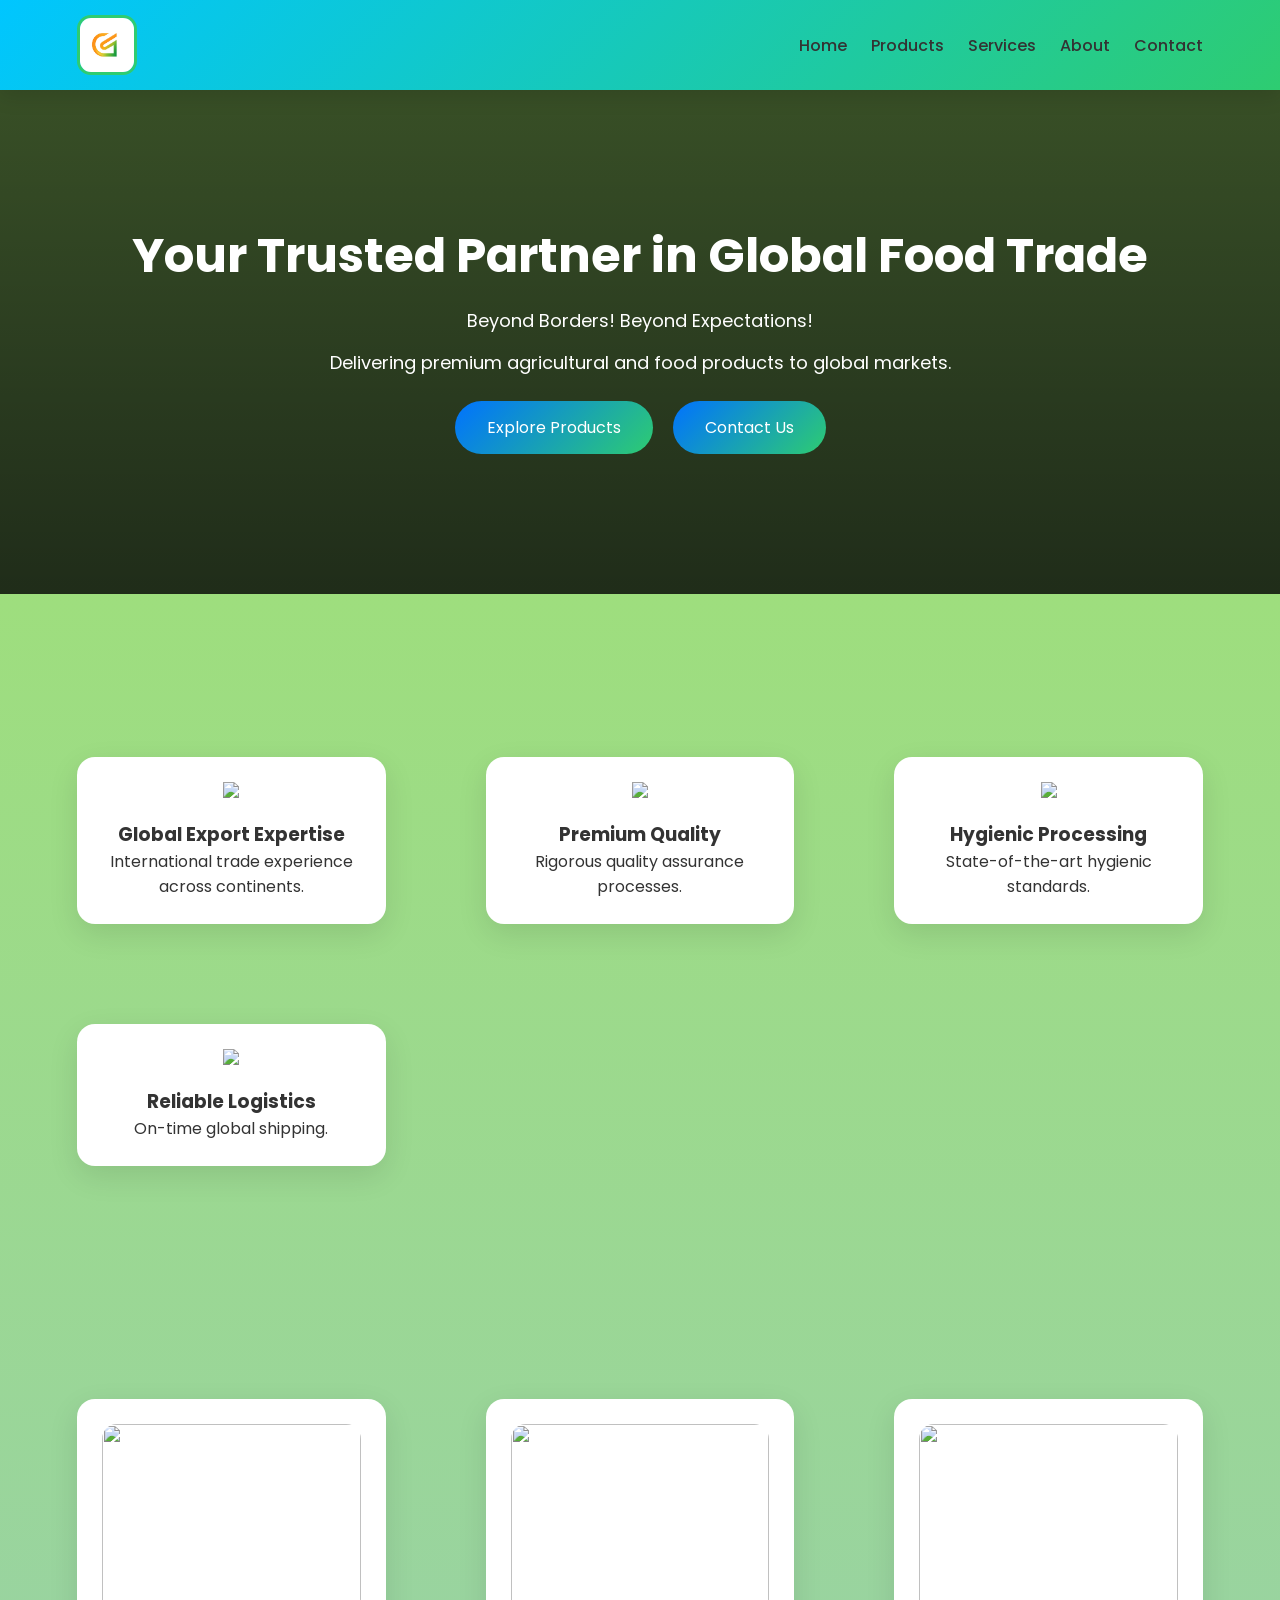
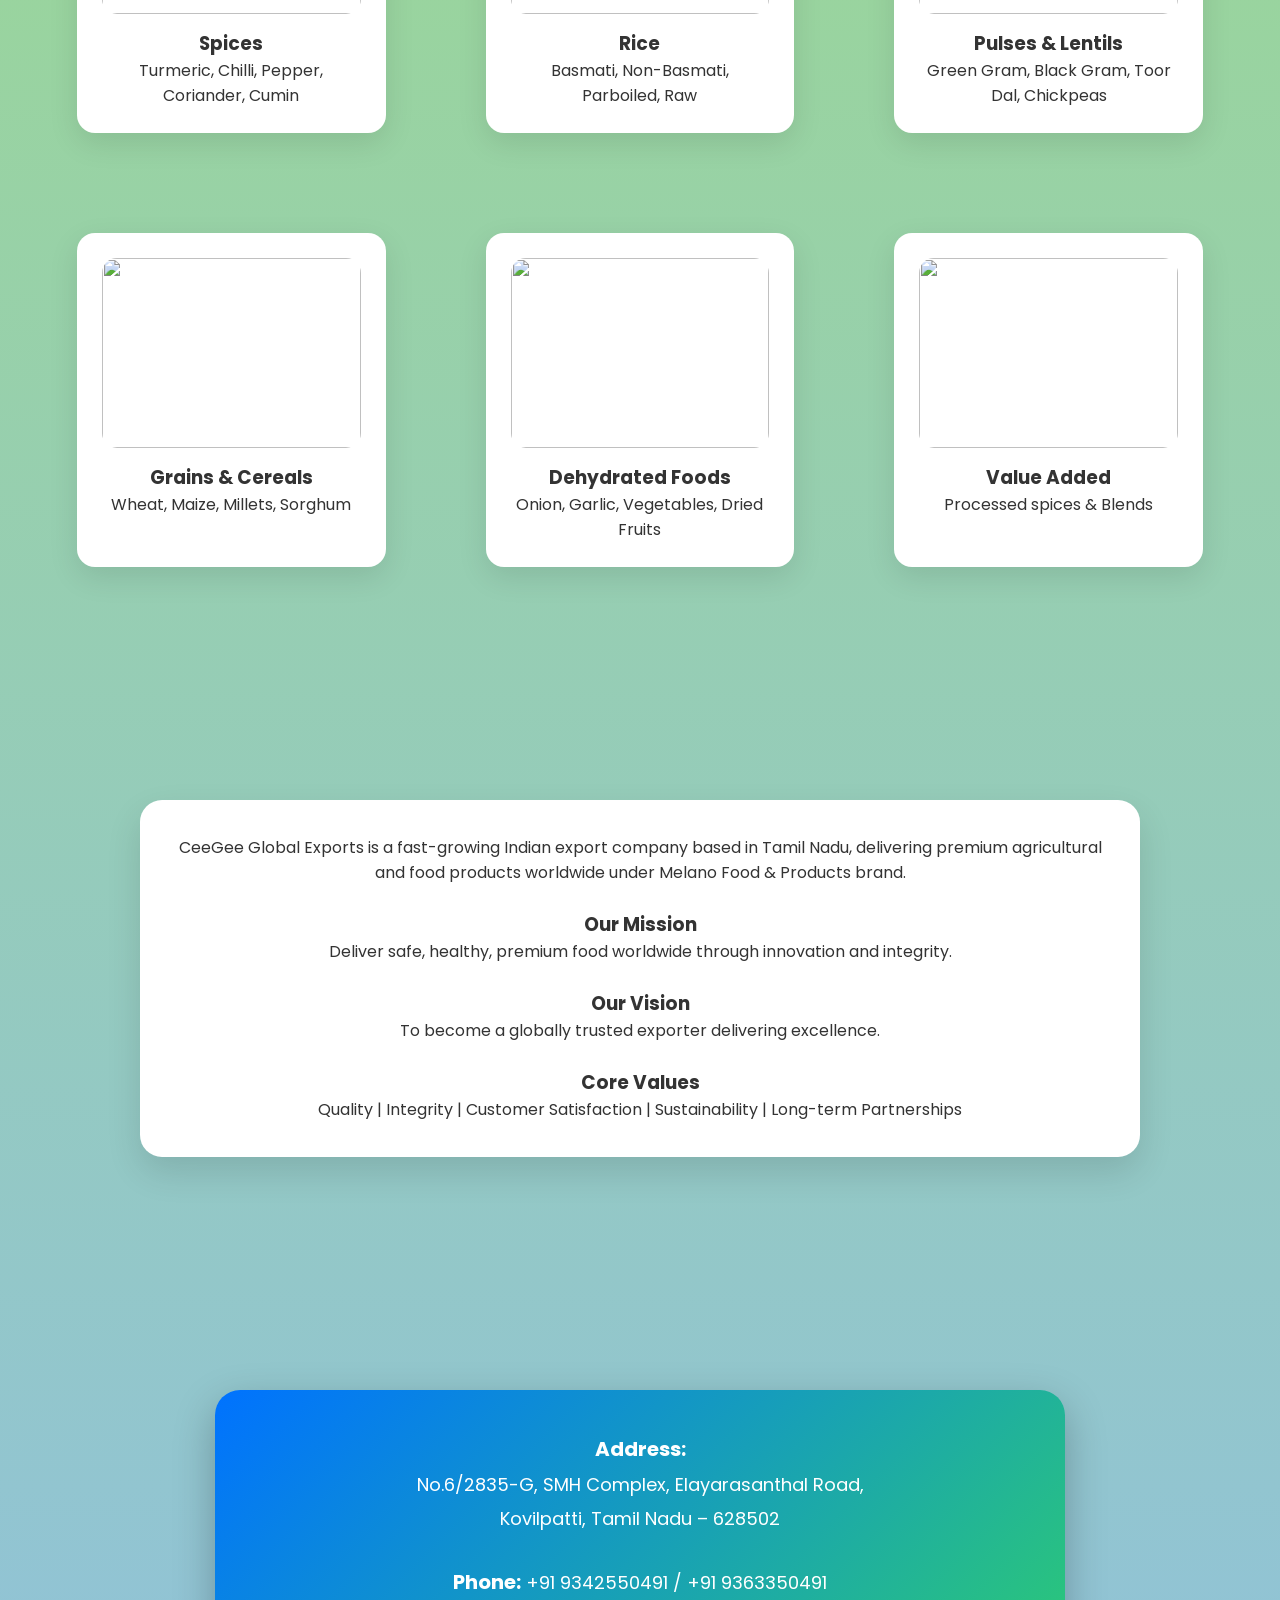
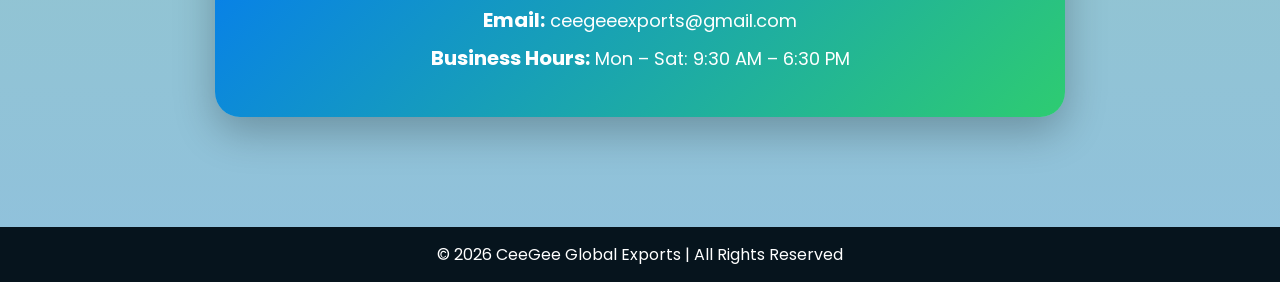
==== index.html @ 6edd286e "Add files via upload" ====
<!DOCTYPE html>
<html lang="en">
<head>
<meta charset="UTF-8">
<meta name="viewport" content="width=device-width, initial-scale=1.0">
<title>CeeGee Global Exports</title>

<link href="https://fonts.googleapis.com/css2?family=Poppins:wght@300;400;500;600;700&display=swap" rel="stylesheet">

<style>

:root{
  --g1:#00c6ff;
  --g2:#0072ff;
  --g3:#2ecc71;
}

*{
  margin:0;
  padding:0;
  box-sizing:border-box;
  font-family:'Poppins',sans-serif;
}

body{
  background:linear-gradient(180deg,rgb(161, 228, 106),#90c1dd);
  color:#333;
  scroll-behavior:smooth;
}

/* HEADER */
header{
  background: linear-gradient(135deg, #00c6ff, #2ecc71);
  backdrop-filter: blur(12px);
  padding:15px 6%;
  display:flex;
  align-items:center;
  justify-content:space-between;
  box-shadow:0 6px 20px rgba(0,0,0,.12);
  position:sticky;
  top:0;
  z-index:99;
}

.logo-box{
  display:flex;
  align-items:center;
  gap:12px;
}

.logo-box img{
  width:60px;
  height:60px;
  border-radius:14px;
  border:3px solid var(--g3);
}

.logo-text{
  font-size:22px;
  font-weight:700;
  background:linear-gradient(135deg,black);
  -webkit-background-clip:text;
  -webkit-text-fill-color:transparent;
}

nav a{
  margin-left:20px;
  text-decoration:none;
  font-weight:500;
  color:#333;
  position:relative;
}

nav a::after{
  content:'';
  position:absolute;
  left:0;
  bottom:-6px;
  width:0;
  height:3px;
  background:linear-gradient(135deg,#0614d3,var(--g3));
  transition:.4s;
}

nav a:hover::after{
  width:100%;
}

/* HERO */
.hero{
  background:linear-gradient(rgba(0,0,0,.65),rgba(0,0,0,.8)),
  url('https://th.bing.com/th/id/OIP.FPoDgYHCTEnkcDUCRUeLMAHaEO?w=299&h=180&c=7&r=0&o=7&pid=1.7&rm=3');
  background-size:cover;
  padding:130px 6%;
  text-align:center;
  color:#fff;
}

.hero h1{
  font-size:48px;
  animation:fadeDown 1s ease;
}

.hero p{
  margin:15px 0;
  font-size:18px;
  animation:fadeUp 1.3s ease;
}

.hero button{
  padding:14px 32px;
  margin:10px 8px;
  border:none;
  background:linear-gradient(135deg,var(--g2),var(--g3));
  color:#fff;
  font-size:16px;
  border-radius:30px;
  cursor:pointer;
  transition:.4s;
  animation:zoomIn 1.6s ease;
}

.hero button:hover{
  transform:scale(1.08);
  box-shadow:0 0 20px rgba(46,204,113,.8);
}

/* SECTIONS */
section{
  padding:70px 6%;
}

.section-title{
  text-align:center;
  font-size:32px;
  margin-bottom:45px;
  background:linear-gradient(135deg,black);
  -webkit-background-clip:text;
  -webkit-text-fill-color:transparent;
}

/* GRID */
.grid{
  display:grid;
  grid-template-columns:repeat(3, 1fr);
  gap:100px;
}

@media (max-width: 900px){
  .grid{
    grid-template-columns:repeat(2, 1fr);
  }
}

@media (max-width: 600px){
  .grid{
    grid-template-columns:1fr;
  }
}

/* CARD */
.card{
  background:#fff;
  padding:25px;
  border-radius:18px;
  box-shadow:0 10px 30px rgba(0,0,0,.1);
  text-align:center;
  transition:.4s;
  opacity:0;
  transform:translateY(40px);
}

.card.show{
  opacity:1;
  transform:translateY(0);
}

.card:hover{
  transform:translateY(-10px) scale(1.03);
  box-shadow:0 20px 40px rgba(0,0,0,.15);
}

.card img{
  width:70px;
  margin-bottom:15px;
}

/* PRODUCTS */
.product img{
  width:100%;
  height:190px;
  object-fit:cover;
  border-radius:15px;
}

/* ABOUT */
.about{
  max-width:1000px;
  margin:auto;
  text-align:center;
  background:#fff;
  padding:35px;
  border-radius:22px;
  box-shadow:0 15px 35px rgba(0,0,0,.12);
  opacity:0;
  transform:translateY(40px);
}

.about.show{
  opacity:1;
  transform:translateY(0);
}

/* CONTACT */
.contact-box{
  background:linear-gradient(135deg,var(--g2),var(--g3));
  padding:40px;
  border-radius:25px;
  max-width:850px;
  margin:auto;
  text-align:center;
  box-shadow:0 15px 40px rgba(0,0,0,.25);
  color:#fff;
  opacity:0;
  transform:scale(.8);
}
.contact-box p{
  font-size:18px;
  line-height:1.9;
}

.contact-box b{
  font-size:20px;
}

.contact-box{
  font-size:18px;
}

.contact-box.show{
  opacity:1;
  transform:scale(1);
}

/* FOOTER */
footer{
  background:#06141d;
  color:#fff;
  padding:15px;
  text-align:center;
  margin-top:40px;
}

/* ANIMATIONS */
@keyframes fadeDown{
  from{opacity:0; transform:translateY(-40px);}
  to{opacity:1; transform:translateY(0);}
}

@keyframes fadeUp{
  from{opacity:0; transform:translateY(40px);}
  to{opacity:1; transform:translateY(0);}
}

@keyframes zoomIn{
  from{opacity:0; transform:scale(.6);}
  to{opacity:1; transform:scale(1);}
}

</style>
</head>

<body>

<header>
    <div class="logo-box">
        <img src="logo.png">
        <div class="logo-text">CeeGee Global Exports</div>
    </div>
    <nav>
        <a href="#home">Home</a>
        <a href="#products">Products</a>
        <a href="#services">Services</a>
        <a href="#about">About</a>
        <a href="#contact">Contact</a>
    </nav>
</header>

<section class="hero" id="home">
    <h1>Your Trusted Partner in Global Food Trade</h1>
    <p>Beyond Borders! Beyond Expectations!</p>
    <p>Delivering premium agricultural and food products to global markets.</p>
    <button onclick="scrollToSection('products')">Explore Products</button>
    <button onclick="scrollToSection('contact')">Contact Us</button>
</section>

<section id="services">
    <h2 class="section-title">Why Choose CeeGee?</h2>
    <div class="grid">
        <div class="card"><img src="https://cdn-icons-png.flaticon.com/512/2991/2991148.png"><h3>Global Export Expertise</h3><p>International trade experience across continents.</p></div>
        <div class="card"><img src="https://cdn-icons-png.flaticon.com/512/869/869432.png"><h3>Premium Quality</h3><p>Rigorous quality assurance processes.</p></div>
        <div class="card"><img src="https://cdn-icons-png.flaticon.com/512/190/190411.png"><h3>Hygienic Processing</h3><p>State-of-the-art hygienic standards.</p></div>
        <div class="card"><img src="https://cdn-icons-png.flaticon.com/512/2972/2972185.png"><h3>Reliable Logistics</h3><p>On-time global shipping.</p></div>
    </div>
</section>

<section id="products">
    <h2 class="section-title">Our Product Range</h2>
    <div class="grid">
        <div class="card product"><img src="https://www.bing.com/th/id/OIP.TP1R3CkUwHuCdwtI0xPa3AHaE8?w=204&h=128&c=8&rs=1&qlt=90&o=6&pid=3.1&rm=2"><h3>Spices</h3><p>Turmeric, Chilli, Pepper, Coriander, Cumin</p></div>
        <div class="card product"><img src="https://tiimg.tistatic.com/fp/1/004/511/non-basmati-parboiled-and-raw-rice-107.jpg"><h3>Rice</h3><p>Basmati, Non-Basmati, Parboiled, Raw</p></div>
        <div class="card product"><img src="https://th.bing.com/th/id/OIP.dIhukx1BKtqKruscZ7IVzgHaE8?w=233&h=180&c=7&r=0&o=7&pid=1.7&rm=3"><h3>Pulses & Lentils</h3><p>Green Gram, Black Gram, Toor Dal, Chickpeas</p></div>
        <div class="card product"><img src="https://th.bing.com/th/id/OIP.MKOGhICw6kD_mi8eXR4p6QHaE8?w=285&h=190&c=7&r=0&o=7&pid=1.7&rm=3"><h3>Grains & Cereals</h3><p>Wheat, Maize, Millets, Sorghum</p></div>
        <div class="card product"><img src="https://www.bing.com/th/id/OIP.hCoDYDe8riEyFGWGWep9QwHaEQ?w=196&h=128&c=8&rs=1&qlt=90&o=6&pid=3.1&rm=2"><h3>Dehydrated Foods</h3><p>Onion, Garlic, Vegetables, Dried Fruits</p></div>
        <div class="card product"><img src="https://www.bing.com/th/id/OIP.a7ifUu6_-IzY3swfFFxUcQHaE8?w=253&h=211&c=8&rs=1&qlt=90&o=6&pid=3.1&rm=2"><h3>Value Added</h3><p>Processed spices & Blends</p></div>
    </div>
</section>

<section id="about">
    <h2 class="section-title">About Us</h2>
    <div class="about">
        <p>CeeGee Global Exports is a fast-growing Indian export company based in Tamil Nadu, delivering premium agricultural and food products worldwide under Melano Food & Products brand.</p>
        <br>
        <h3>Our Mission</h3>
        <p>Deliver safe, healthy, premium food worldwide through innovation and integrity.</p>
        <br>
        <h3>Our Vision</h3>
        <p>To become a globally trusted exporter delivering excellence.</p>
        <br>
        <h3>Core Values</h3>
        <p>Quality | Integrity | Customer Satisfaction | Sustainability | Long-term Partnerships</p>
    </div>
</section>

<section id="contact">
    <h3 class="section-title">Contact Us</h2>
    <div class="contact-box">
        <p><b>Address:</b><br>No.6/2835-G, SMH Complex, Elayarasanthal Road,<br>Kovilpatti, Tamil Nadu – 628502</p><br>
        <p><b>Phone:</b> +91 9342550491 / +91 9363350491</p>
        <p><b>Email:</b> ceegeeexports@gmail.com</p>
        <p><b>Business Hours:</b> Mon – Sat: 9:30 AM – 6:30 PM</p>
    </div>
</section>

<footer>
    © 2026 CeeGee Global Exports | All Rights Reserved
</footer>

<script>
function scrollToSection(id){
  document.getElementById(id).scrollIntoView({behavior:'smooth'});
}

const observer = new IntersectionObserver(entries => {
  entries.forEach(entry => {
    if(entry.isIntersecting){
      entry.target.classList.add('show');
    }
  });
},{threshold:.2});

document.querySelectorAll('.card, .about, .contact-box').forEach(el => observer.observe(el));
</script>

</body>
</html>
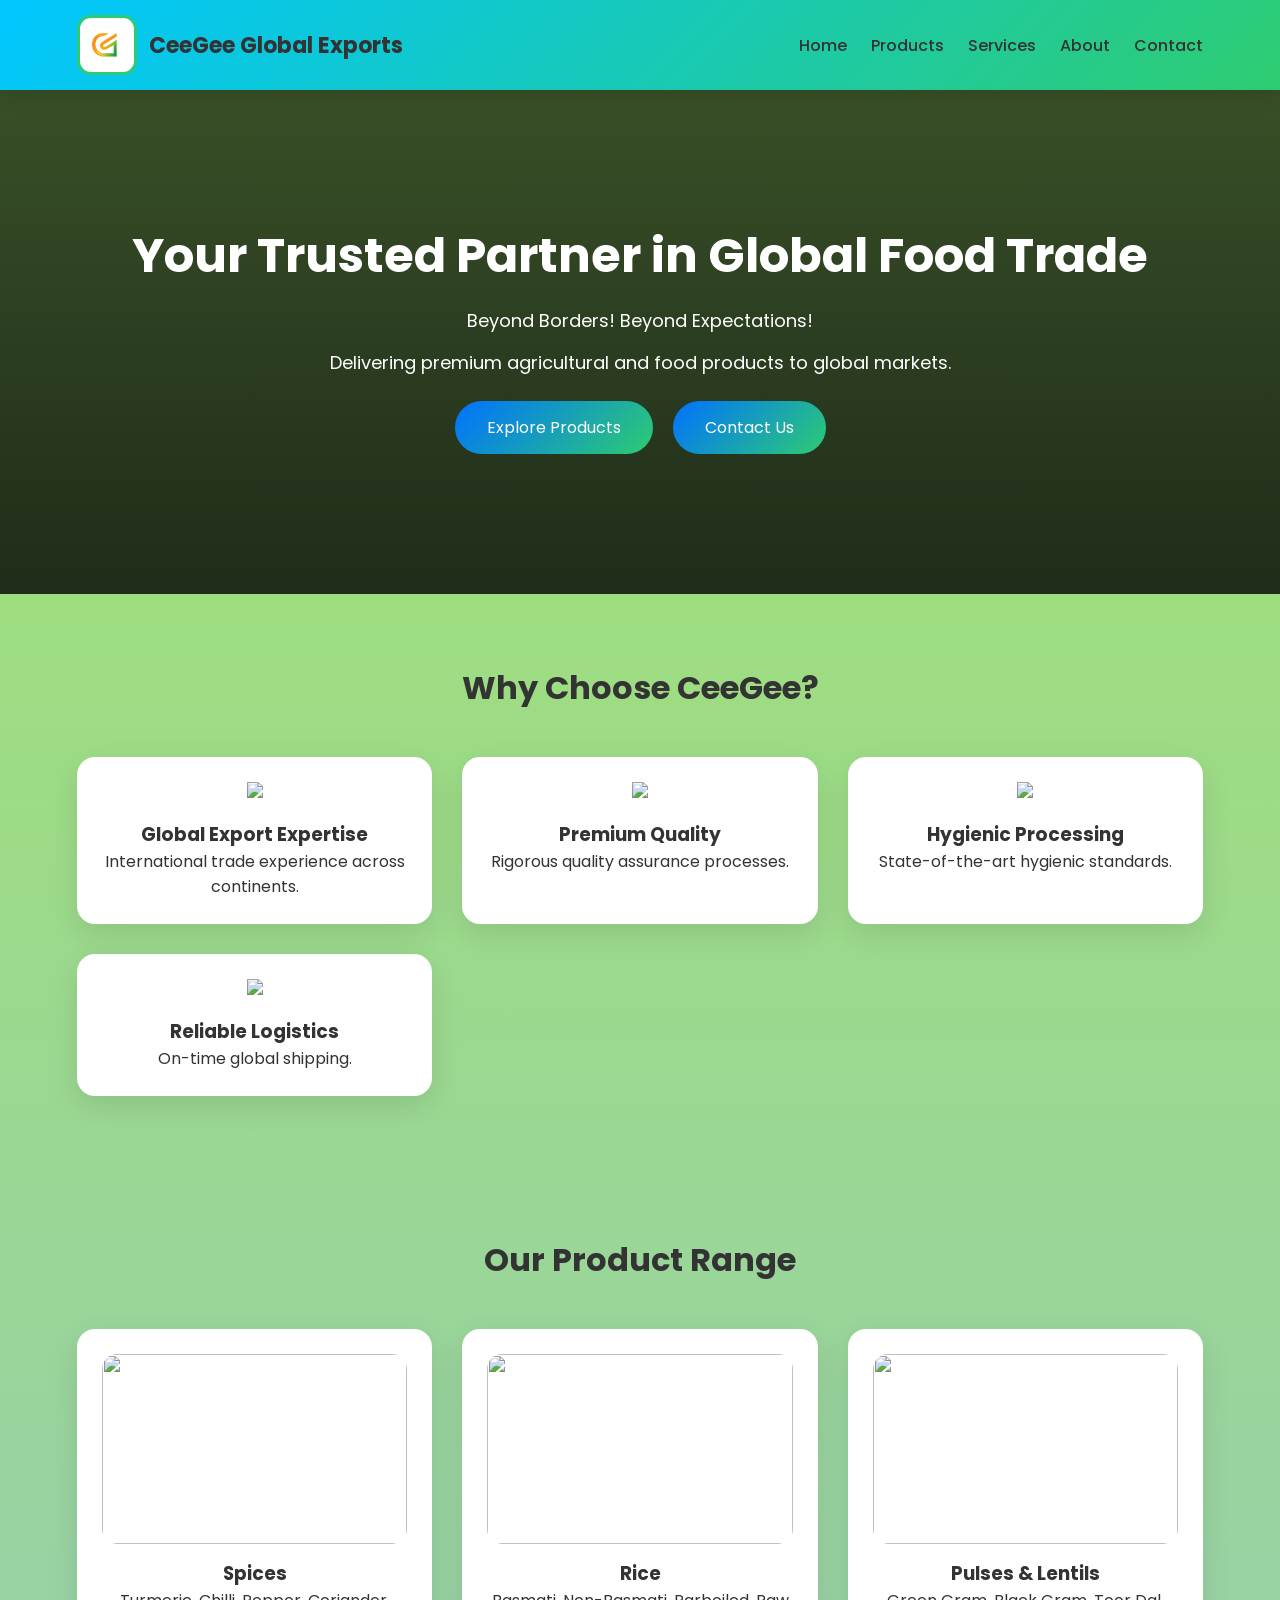
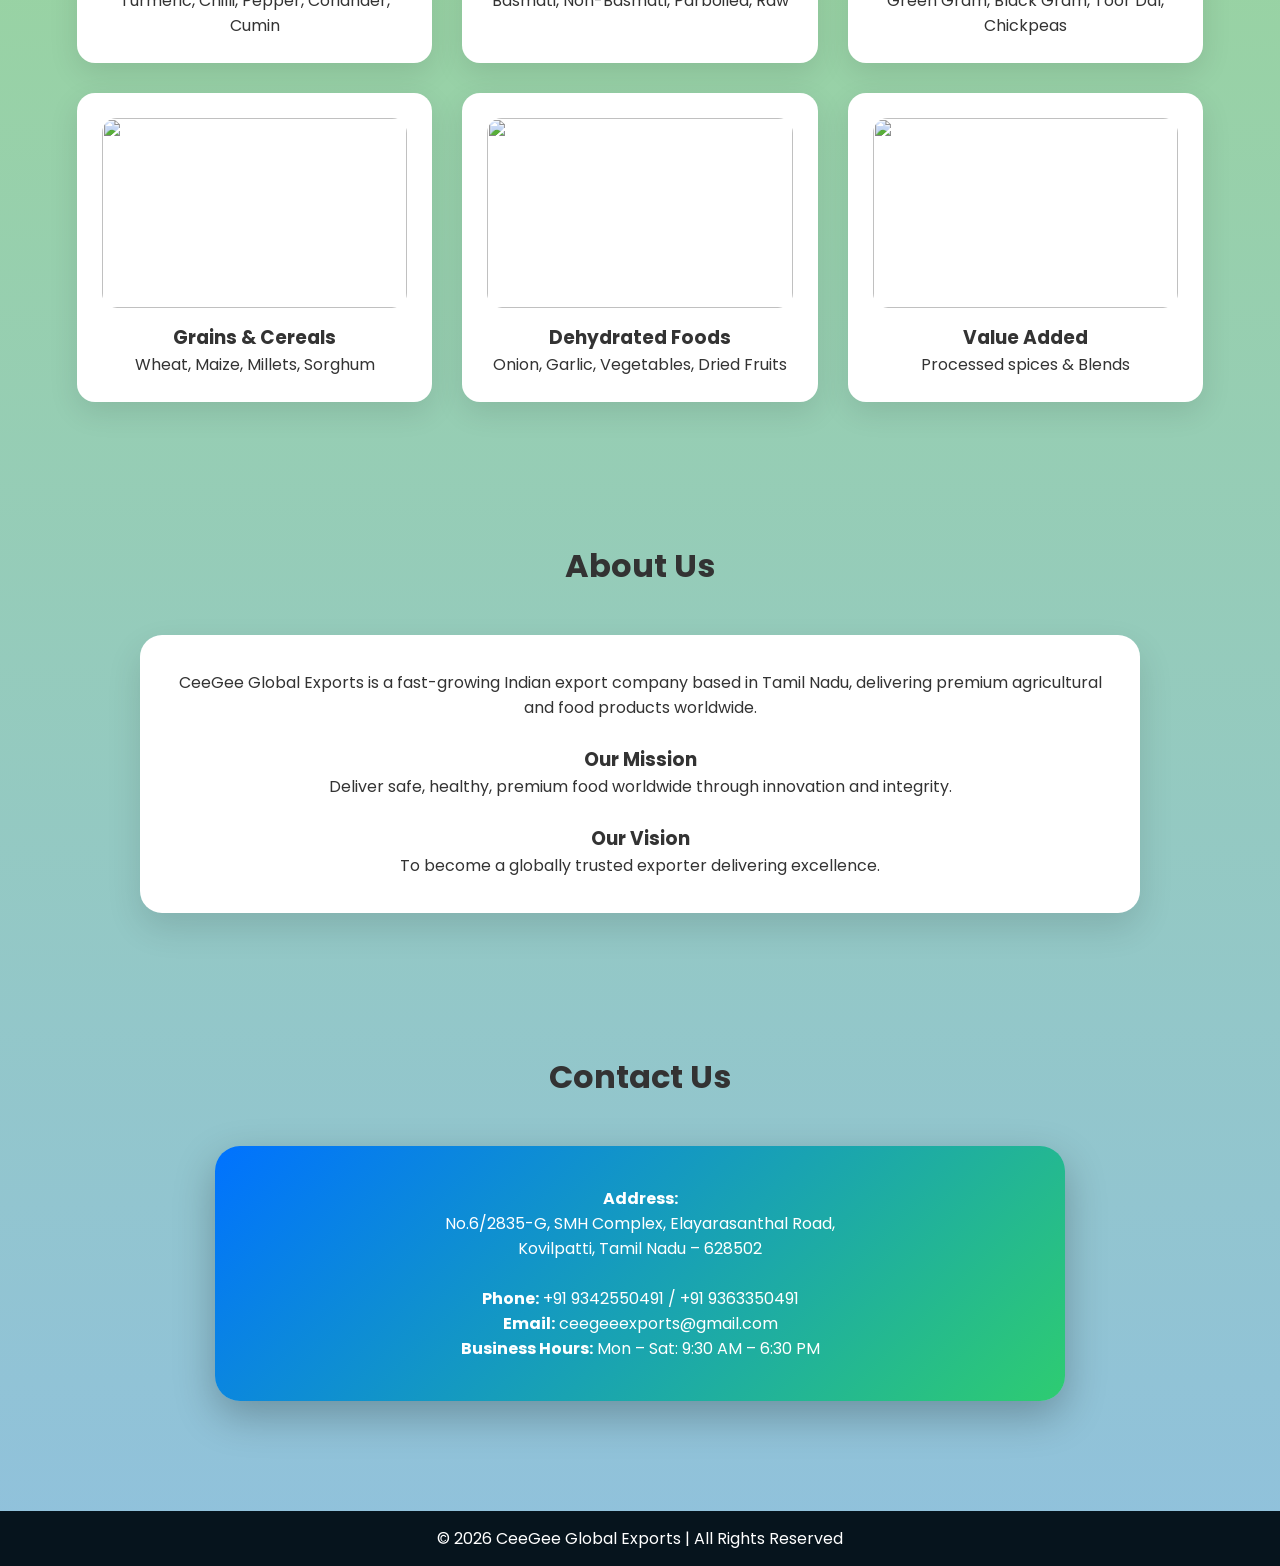
==== commit a597f2ff: "Add files via upload" ====
--- a/index.html
+++ b/index.html
@@ -22,10 +22,11 @@
   font-family:'Poppins',sans-serif;
 }
 
+html{scroll-behavior:smooth;}
+
 body{
   background:linear-gradient(180deg,rgb(161, 228, 106),#90c1dd);
   color:#333;
-  scroll-behavior:smooth;
 }
 
 /* HEADER */
@@ -58,9 +59,6 @@
 .logo-text{
   font-size:22px;
   font-weight:700;
-  background:linear-gradient(135deg,black);
-  -webkit-background-clip:text;
-  -webkit-text-fill-color:transparent;
 }
 
 nav a{
@@ -69,6 +67,12 @@
   font-weight:500;
   color:#333;
   position:relative;
+  transition:.3s;
+}
+
+nav a:hover{
+  color:#0072ff;
+  transform:translateY(-2px);
 }
 
 nav a::after{
@@ -94,6 +98,12 @@
   padding:130px 6%;
   text-align:center;
   color:#fff;
+  animation:heroFloat 8s ease-in-out infinite alternate;
+}
+
+@keyframes heroFloat{
+  from{background-position:0% 50%;}
+  to{background-position:100% 50%;}
 }
 
 .hero h1{
@@ -118,6 +128,8 @@
   cursor:pointer;
   transition:.4s;
   animation:zoomIn 1.6s ease;
+  position:relative;
+  overflow:hidden;
 }
 
 .hero button:hover{
@@ -125,6 +137,25 @@
   box-shadow:0 0 20px rgba(46,204,113,.8);
 }
 
+/* Ripple Effect */
+.hero button::after{
+  content:"";
+  position:absolute;
+  top:50%;
+  left:50%;
+  width:0;
+  height:0;
+  background:rgba(255,255,255,.4);
+  border-radius:50%;
+  transform:translate(-50%,-50%);
+  transition:.6s;
+}
+
+.hero button:hover::after{
+  width:300%;
+  height:300%;
+}
+
 /* SECTIONS */
 section{
   padding:70px 6%;
@@ -134,28 +165,21 @@
   text-align:center;
   font-size:32px;
   margin-bottom:45px;
-  background:linear-gradient(135deg,black);
-  -webkit-background-clip:text;
-  -webkit-text-fill-color:transparent;
 }
 
 /* GRID */
 .grid{
   display:grid;
   grid-template-columns:repeat(3, 1fr);
-  gap:100px;
+  gap:30px;
 }
 
 @media (max-width: 900px){
-  .grid{
-    grid-template-columns:repeat(2, 1fr);
-  }
+  .grid{grid-template-columns:repeat(2, 1fr);}
 }
 
 @media (max-width: 600px){
-  .grid{
-    grid-template-columns:1fr;
-  }
+  .grid{grid-template-columns:1fr;}
 }
 
 /* CARD */
@@ -176,8 +200,8 @@
 }
 
 .card:hover{
-  transform:translateY(-10px) scale(1.03);
-  box-shadow:0 20px 40px rgba(0,0,0,.15);
+  transform:translateY(-12px) scale(1.04);
+  box-shadow:0 0 25px rgba(0,198,255,.35),0 0 40px rgba(46,204,113,.35);
 }
 
 .card img{
@@ -191,6 +215,11 @@
   height:190px;
   object-fit:cover;
   border-radius:15px;
+  transition:.5s;
+}
+
+.product:hover img{
+  transform:scale(1.08);
 }
 
 /* ABOUT */
@@ -224,18 +253,6 @@
   opacity:0;
   transform:scale(.8);
 }
-.contact-box p{
-  font-size:18px;
-  line-height:1.9;
-}
-
-.contact-box b{
-  font-size:20px;
-}
-
-.contact-box{
-  font-size:18px;
-}
 
 .contact-box.show{
   opacity:1;
@@ -249,6 +266,7 @@
   padding:15px;
   text-align:center;
   margin-top:40px;
+  animation:fadeUp 1s ease;
 }
 
 /* ANIMATIONS */
@@ -319,21 +337,18 @@
 <section id="about">
     <h2 class="section-title">About Us</h2>
     <div class="about">
-        <p>CeeGee Global Exports is a fast-growing Indian export company based in Tamil Nadu, delivering premium agricultural and food products worldwide under Melano Food & Products brand.</p>
+        <p>CeeGee Global Exports is a fast-growing Indian export company based in Tamil Nadu, delivering premium agricultural and food products worldwide.</p>
         <br>
         <h3>Our Mission</h3>
         <p>Deliver safe, healthy, premium food worldwide through innovation and integrity.</p>
         <br>
         <h3>Our Vision</h3>
         <p>To become a globally trusted exporter delivering excellence.</p>
-        <br>
-        <h3>Core Values</h3>
-        <p>Quality | Integrity | Customer Satisfaction | Sustainability | Long-term Partnerships</p>
     </div>
 </section>
 
 <section id="contact">
-    <h3 class="section-title">Contact Us</h2>
+    <h3 class="section-title">Contact Us</h3>
     <div class="contact-box">
         <p><b>Address:</b><br>No.6/2835-G, SMH Complex, Elayarasanthal Road,<br>Kovilpatti, Tamil Nadu – 628502</p><br>
         <p><b>Phone:</b> +91 9342550491 / +91 9363350491</p>
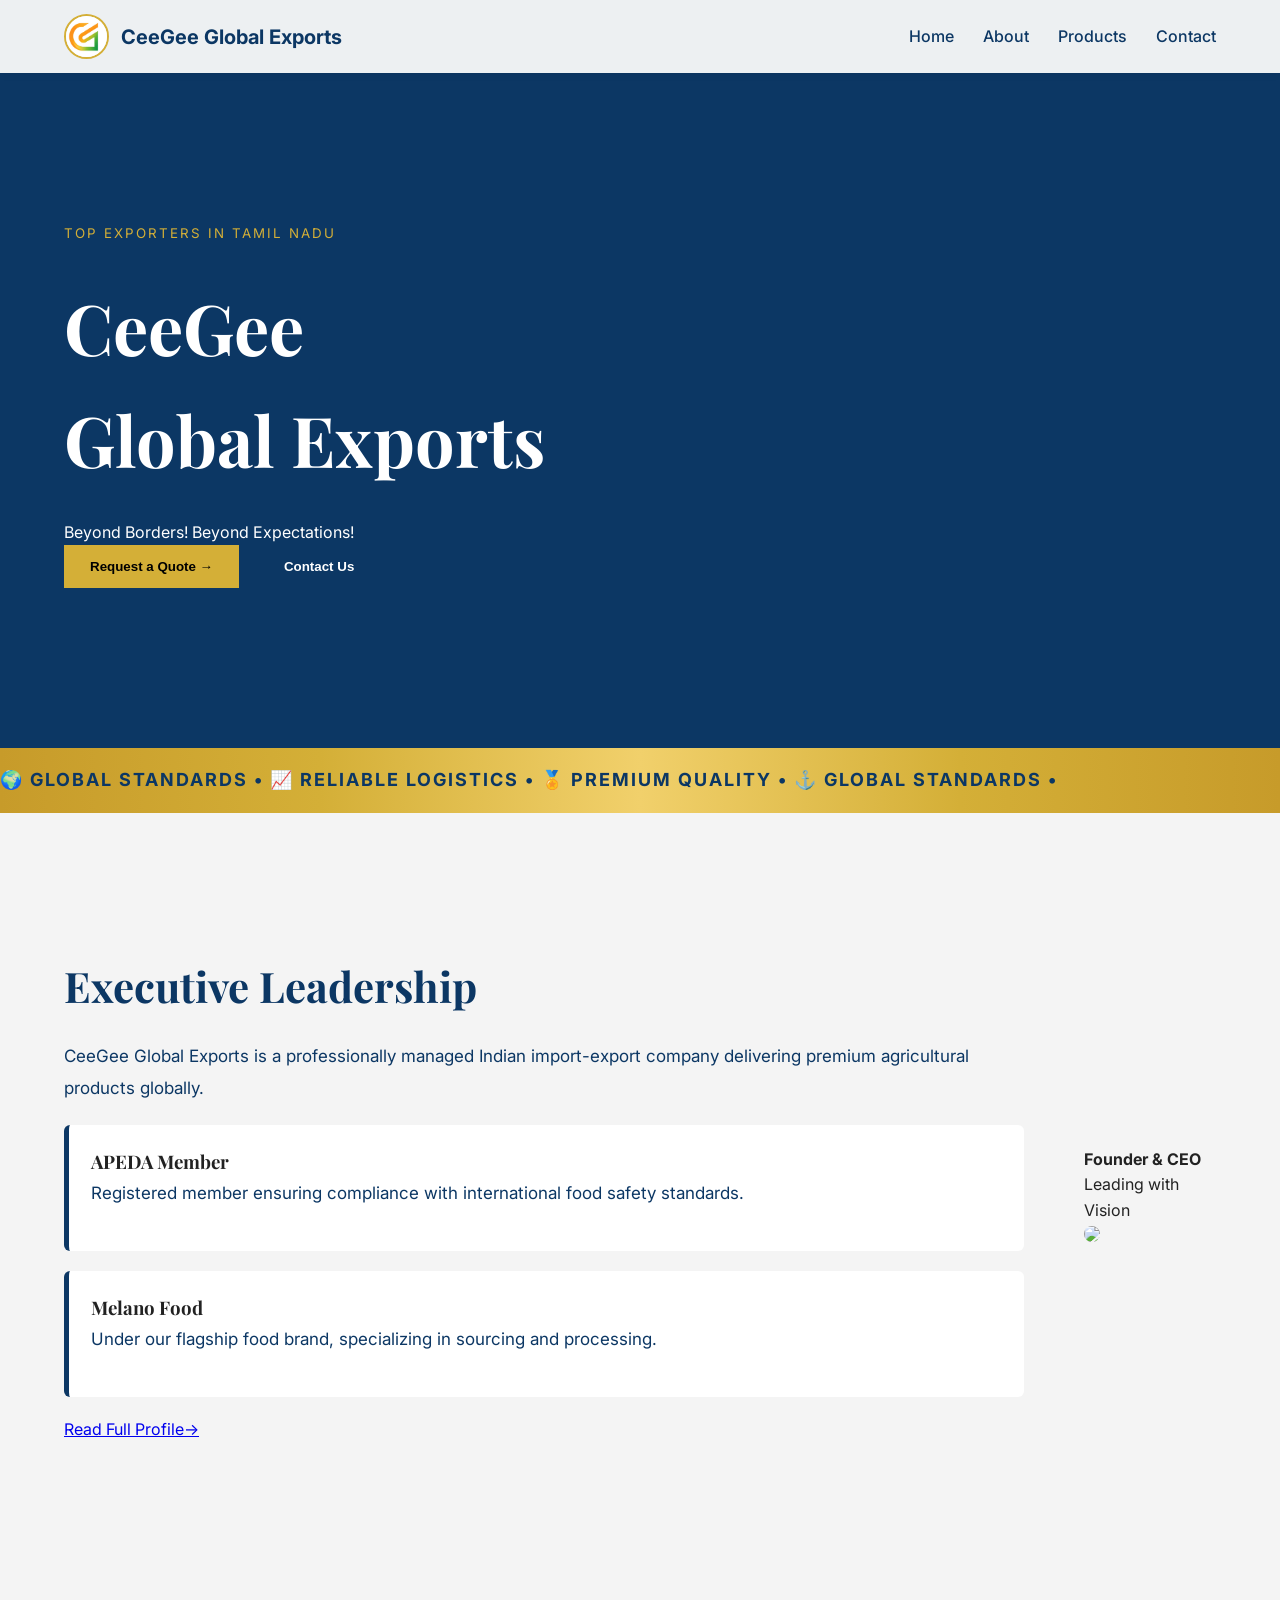
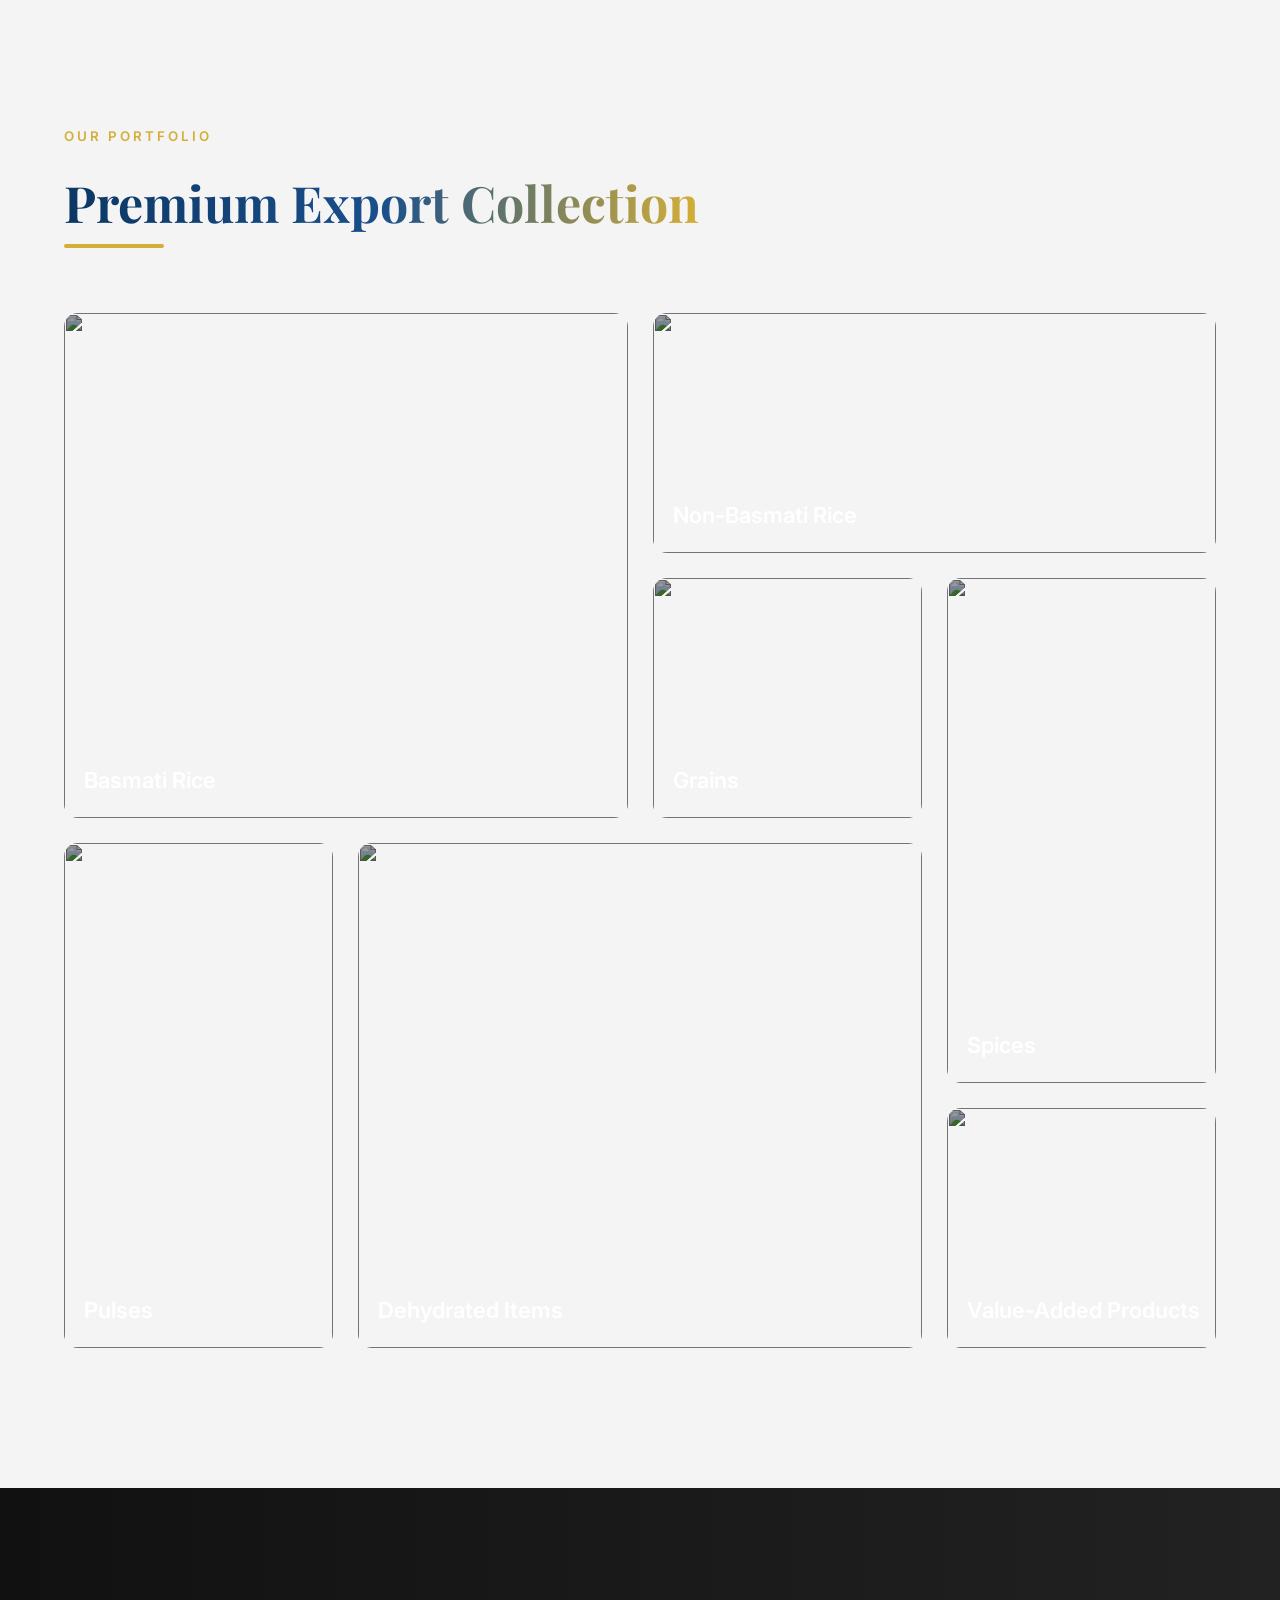
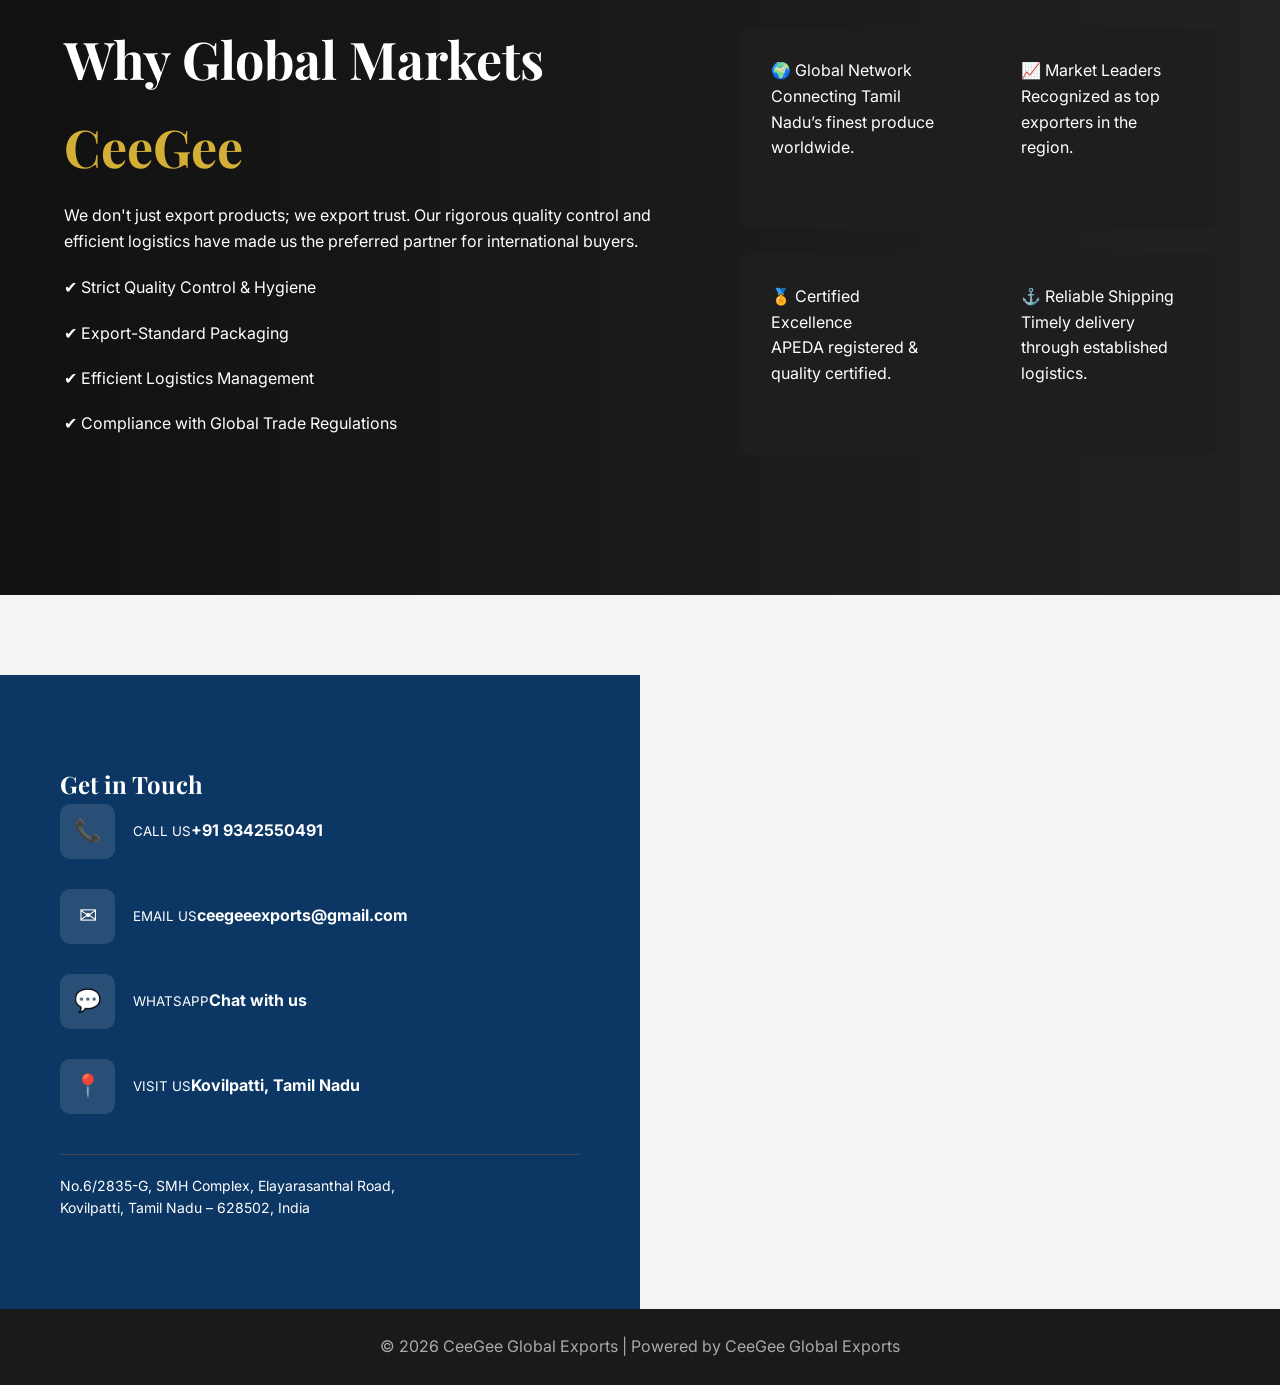
==== commit e8fc0cae: "Add files via upload" ====
--- a/index.html
+++ b/index.html
@@ -5,376 +5,207 @@
 <meta name="viewport" content="width=device-width, initial-scale=1.0">
 <title>CeeGee Global Exports</title>
 
-<link href="https://fonts.googleapis.com/css2?family=Poppins:wght@300;400;500;600;700&display=swap" rel="stylesheet">
-
-<style>
-
-:root{
-  --g1:#00c6ff;
-  --g2:#0072ff;
-  --g3:#2ecc71;
-}
-
-*{
-  margin:0;
-  padding:0;
-  box-sizing:border-box;
-  font-family:'Poppins',sans-serif;
-}
-
-html{scroll-behavior:smooth;}
-
-body{
-  background:linear-gradient(180deg,rgb(161, 228, 106),#90c1dd);
-  color:#333;
-}
-
-/* HEADER */
-header{
-  background: linear-gradient(135deg, #00c6ff, #2ecc71);
-  backdrop-filter: blur(12px);
-  padding:15px 6%;
-  display:flex;
-  align-items:center;
-  justify-content:space-between;
-  box-shadow:0 6px 20px rgba(0,0,0,.12);
-  position:sticky;
-  top:0;
-  z-index:99;
-}
-
-.logo-box{
-  display:flex;
-  align-items:center;
-  gap:12px;
-}
-
-.logo-box img{
-  width:60px;
-  height:60px;
-  border-radius:14px;
-  border:3px solid var(--g3);
-}
-
-.logo-text{
-  font-size:22px;
-  font-weight:700;
-}
-
-nav a{
-  margin-left:20px;
-  text-decoration:none;
-  font-weight:500;
-  color:#333;
-  position:relative;
-  transition:.3s;
-}
-
-nav a:hover{
-  color:#0072ff;
-  transform:translateY(-2px);
-}
-
-nav a::after{
-  content:'';
-  position:absolute;
-  left:0;
-  bottom:-6px;
-  width:0;
-  height:3px;
-  background:linear-gradient(135deg,#0614d3,var(--g3));
-  transition:.4s;
-}
-
-nav a:hover::after{
-  width:100%;
-}
-
-/* HERO */
-.hero{
-  background:linear-gradient(rgba(0,0,0,.65),rgba(0,0,0,.8)),
-  url('https://th.bing.com/th/id/OIP.FPoDgYHCTEnkcDUCRUeLMAHaEO?w=299&h=180&c=7&r=0&o=7&pid=1.7&rm=3');
-  background-size:cover;
-  padding:130px 6%;
-  text-align:center;
-  color:#fff;
-  animation:heroFloat 8s ease-in-out infinite alternate;
-}
-
-@keyframes heroFloat{
-  from{background-position:0% 50%;}
-  to{background-position:100% 50%;}
-}
-
-.hero h1{
-  font-size:48px;
-  animation:fadeDown 1s ease;
-}
-
-.hero p{
-  margin:15px 0;
-  font-size:18px;
-  animation:fadeUp 1.3s ease;
-}
-
-.hero button{
-  padding:14px 32px;
-  margin:10px 8px;
-  border:none;
-  background:linear-gradient(135deg,var(--g2),var(--g3));
-  color:#fff;
-  font-size:16px;
-  border-radius:30px;
-  cursor:pointer;
-  transition:.4s;
-  animation:zoomIn 1.6s ease;
-  position:relative;
-  overflow:hidden;
-}
-
-.hero button:hover{
-  transform:scale(1.08);
-  box-shadow:0 0 20px rgba(46,204,113,.8);
-}
-
-/* Ripple Effect */
-.hero button::after{
-  content:"";
-  position:absolute;
-  top:50%;
-  left:50%;
-  width:0;
-  height:0;
-  background:rgba(255,255,255,.4);
-  border-radius:50%;
-  transform:translate(-50%,-50%);
-  transition:.6s;
-}
-
-.hero button:hover::after{
-  width:300%;
-  height:300%;
-}
-
-/* SECTIONS */
-section{
-  padding:70px 6%;
-}
-
-.section-title{
-  text-align:center;
-  font-size:32px;
-  margin-bottom:45px;
-}
-
-/* GRID */
-.grid{
-  display:grid;
-  grid-template-columns:repeat(3, 1fr);
-  gap:30px;
-}
-
-@media (max-width: 900px){
-  .grid{grid-template-columns:repeat(2, 1fr);}
-}
-
-@media (max-width: 600px){
-  .grid{grid-template-columns:1fr;}
-}
-
-/* CARD */
-.card{
-  background:#fff;
-  padding:25px;
-  border-radius:18px;
-  box-shadow:0 10px 30px rgba(0,0,0,.1);
-  text-align:center;
-  transition:.4s;
-  opacity:0;
-  transform:translateY(40px);
-}
-
-.card.show{
-  opacity:1;
-  transform:translateY(0);
-}
-
-.card:hover{
-  transform:translateY(-12px) scale(1.04);
-  box-shadow:0 0 25px rgba(0,198,255,.35),0 0 40px rgba(46,204,113,.35);
-}
-
-.card img{
-  width:70px;
-  margin-bottom:15px;
-}
-
-/* PRODUCTS */
-.product img{
-  width:100%;
-  height:190px;
-  object-fit:cover;
-  border-radius:15px;
-  transition:.5s;
-}
-
-.product:hover img{
-  transform:scale(1.08);
-}
-
-/* ABOUT */
-.about{
-  max-width:1000px;
-  margin:auto;
-  text-align:center;
-  background:#fff;
-  padding:35px;
-  border-radius:22px;
-  box-shadow:0 15px 35px rgba(0,0,0,.12);
-  opacity:0;
-  transform:translateY(40px);
-}
-
-.about.show{
-  opacity:1;
-  transform:translateY(0);
-}
-
-/* CONTACT */
-.contact-box{
-  background:linear-gradient(135deg,var(--g2),var(--g3));
-  padding:40px;
-  border-radius:25px;
-  max-width:850px;
-  margin:auto;
-  text-align:center;
-  box-shadow:0 15px 40px rgba(0,0,0,.25);
-  color:#fff;
-  opacity:0;
-  transform:scale(.8);
-}
-
-.contact-box.show{
-  opacity:1;
-  transform:scale(1);
-}
-
-/* FOOTER */
-footer{
-  background:#06141d;
-  color:#fff;
-  padding:15px;
-  text-align:center;
-  margin-top:40px;
-  animation:fadeUp 1s ease;
-}
-
-/* ANIMATIONS */
-@keyframes fadeDown{
-  from{opacity:0; transform:translateY(-40px);}
-  to{opacity:1; transform:translateY(0);}
-}
-
-@keyframes fadeUp{
-  from{opacity:0; transform:translateY(40px);}
-  to{opacity:1; transform:translateY(0);}
-}
-
-@keyframes zoomIn{
-  from{opacity:0; transform:scale(.6);}
-  to{opacity:1; transform:scale(1);}
-}
-
-</style>
+<link href="https://fonts.googleapis.com/css2?family=Playfair+Display:wght@700&family=Inter:wght@300;400;500;600&display=swap" rel="stylesheet">
+<link rel="stylesheet" href="style.css">
 </head>
 
 <body>
 
 <header>
-    <div class="logo-box">
-        <img src="logo.png">
-        <div class="logo-text">CeeGee Global Exports</div>
+<div class="container header-flex">
+<div class="logo-box">
+<img src="img1.png">
+<div class="logo-text">CeeGee Global Exports</div>
+</div>
+<nav>
+<a onclick="scrollToSection('home')">Home</a>
+<a onclick="scrollToSection('about')">About</a>
+<a onclick="scrollToSection('products')">Products</a>
+<a onclick="scrollToSection('contact')">Contact</a>
+</nav>
+</div>
+</header>
+
+<section class="hero" id="home">
+<div class="container">
+<small>TOP EXPORTERS IN TAMIL NADU</small>
+<h1>CeeGee<br>Global Exports</h1>
+<p>Beyond Borders! Beyond Expectations!</p>
+
+<div class="hero-buttons">
+<button class="btn-gold" onclick="scrollToSection('contact')">Request a Quote →</button>
+<button class="btn-outline" onclick="scrollToSection('contact')">Contact Us</button>
+</div>
+</div>
+</section>
+
+<div class="gold-strip">
+  <div class="gold-track">
+    <span>🌍 GLOBAL STANDARDS • 📈 RELIABLE LOGISTICS • 🏅 PREMIUM QUALITY • ⚓ GLOBAL STANDARDS •</span>
+    <span>🌍 GLOBAL STANDARDS • 📈 RELIABLE LOGISTICS • 🏅 PREMIUM QUALITY • ⚓ GLOBAL STANDARDS •</span>
+  </div>
+</div>
+
+
+<section class="section" id="about">
+<div class="container about-flex">
+
+<div class="about-image-wrapper">
+    <div class="founder-label">
+        <h4>Founder & CEO</h4>
+        <p>Leading with Vision</p>
     </div>
-    <nav>
-        <a href="#home">Home</a>
-        <a href="#products">Products</a>
-        <a href="#services">Services</a>
-        <a href="#about">About</a>
-        <a href="#contact">Contact</a>
-    </nav>
-</header>
-
-<section class="hero" id="home">
-    <h1>Your Trusted Partner in Global Food Trade</h1>
-    <p>Beyond Borders! Beyond Expectations!</p>
-    <p>Delivering premium agricultural and food products to global markets.</p>
-    <button onclick="scrollToSection('products')">Explore Products</button>
-    <button onclick="scrollToSection('contact')">Contact Us</button>
-</section>
-
-<section id="services">
-    <h2 class="section-title">Why Choose CeeGee?</h2>
-    <div class="grid">
-        <div class="card"><img src="https://cdn-icons-png.flaticon.com/512/2991/2991148.png"><h3>Global Export Expertise</h3><p>International trade experience across continents.</p></div>
-        <div class="card"><img src="https://cdn-icons-png.flaticon.com/512/869/869432.png"><h3>Premium Quality</h3><p>Rigorous quality assurance processes.</p></div>
-        <div class="card"><img src="https://cdn-icons-png.flaticon.com/512/190/190411.png"><h3>Hygienic Processing</h3><p>State-of-the-art hygienic standards.</p></div>
-        <div class="card"><img src="https://cdn-icons-png.flaticon.com/512/2972/2972185.png"><h3>Reliable Logistics</h3><p>On-time global shipping.</p></div>
-    </div>
-</section>
-
-<section id="products">
-    <h2 class="section-title">Our Product Range</h2>
-    <div class="grid">
-        <div class="card product"><img src="https://www.bing.com/th/id/OIP.TP1R3CkUwHuCdwtI0xPa3AHaE8?w=204&h=128&c=8&rs=1&qlt=90&o=6&pid=3.1&rm=2"><h3>Spices</h3><p>Turmeric, Chilli, Pepper, Coriander, Cumin</p></div>
-        <div class="card product"><img src="https://tiimg.tistatic.com/fp/1/004/511/non-basmati-parboiled-and-raw-rice-107.jpg"><h3>Rice</h3><p>Basmati, Non-Basmati, Parboiled, Raw</p></div>
-        <div class="card product"><img src="https://th.bing.com/th/id/OIP.dIhukx1BKtqKruscZ7IVzgHaE8?w=233&h=180&c=7&r=0&o=7&pid=1.7&rm=3"><h3>Pulses & Lentils</h3><p>Green Gram, Black Gram, Toor Dal, Chickpeas</p></div>
-        <div class="card product"><img src="https://th.bing.com/th/id/OIP.MKOGhICw6kD_mi8eXR4p6QHaE8?w=285&h=190&c=7&r=0&o=7&pid=1.7&rm=3"><h3>Grains & Cereals</h3><p>Wheat, Maize, Millets, Sorghum</p></div>
-        <div class="card product"><img src="https://www.bing.com/th/id/OIP.hCoDYDe8riEyFGWGWep9QwHaEQ?w=196&h=128&c=8&rs=1&qlt=90&o=6&pid=3.1&rm=2"><h3>Dehydrated Foods</h3><p>Onion, Garlic, Vegetables, Dried Fruits</p></div>
-        <div class="card product"><img src="https://www.bing.com/th/id/OIP.a7ifUu6_-IzY3swfFFxUcQHaE8?w=253&h=211&c=8&rs=1&qlt=90&o=6&pid=3.1&rm=2"><h3>Value Added</h3><p>Processed spices & Blends</p></div>
-    </div>
-</section>
-
-<section id="about">
-    <h2 class="section-title">About Us</h2>
-    <div class="about">
-        <p>CeeGee Global Exports is a fast-growing Indian export company based in Tamil Nadu, delivering premium agricultural and food products worldwide.</p>
-        <br>
-        <h3>Our Mission</h3>
-        <p>Deliver safe, healthy, premium food worldwide through innovation and integrity.</p>
-        <br>
-        <h3>Our Vision</h3>
-        <p>To become a globally trusted exporter delivering excellence.</p>
-    </div>
-</section>
-
-<section id="contact">
-    <h3 class="section-title">Contact Us</h3>
-    <div class="contact-box">
-        <p><b>Address:</b><br>No.6/2835-G, SMH Complex, Elayarasanthal Road,<br>Kovilpatti, Tamil Nadu – 628502</p><br>
-        <p><b>Phone:</b> +91 9342550491 / +91 9363350491</p>
-        <p><b>Email:</b> ceegeeexports@gmail.com</p>
-        <p><b>Business Hours:</b> Mon – Sat: 9:30 AM – 6:30 PM</p>
-    </div>
-</section>
-
-<footer>
-    © 2026 CeeGee Global Exports | All Rights Reserved
-</footer>
+    <img src="img.png">
+</div>
+
+<div class="about-content">
+<h2>Executive Leadership</h2>
+
+<p>
+CeeGee Global Exports is a professionally managed Indian import-export company delivering premium agricultural products globally.
+</p>
+
+<div class="highlight-box">
+<h3>APEDA Member</h3>
+<p>Registered member ensuring compliance with international food safety standards.</p>
+</div>
+
+<div class="highlight-box">
+<h3>Melano Food</h3>
+<p>Under our flagship food brand, specializing in sourcing and processing.</p>
+</div>
+<a href="about.html">Read Full Profile-></a>
+</div>
+</div>
+</section>
+
+<section class="section" id="products">
+<div class="container">
+<div class="products-header">
+<div>
+<small>OUR PORTFOLIO</small>
+<h1><strong>Premium Export Collection</strong></h1>
+</div>
+<button class="view-all-btn">View All Products →</button>
+</div>
+
+<div class="bento-grid">
+
+<div class="bento-item large">
+<img src="https://img.freepik.com/premium-photo/indian-style-bowl-basmati-rice_872147-7844.jpg">
+<span>Basmati Rice</span>
+</div>
+
+<div class="bento-item wide">
+<img src="https://english.onlinekhabar.com/wp-content/uploads/2020/12/Basmati-rice.gif">
+<span>Non-Basmati Rice</span>
+</div>
+
+
+<div class="bento-item ">
+<img src="https://tse3.mm.bing.net/th/id/OIP.un6qQAg0Y5e3MRbazHWYsQHaE7">
+<span>Grains</span>
+</div>
+
+<div class="bento-item tall">
+<img src="https://static.vecteezy.com/system/resources/previews/024/692/064/non_2x/ai-generated-ai-generative-set-of-different-indian-spices-for-meny-food-tasty-graphic-art-photo.jpg">
+<span>Spices</span>
+</div> 
+<div class="bento-item tall">
+<img src="https://th.bing.com/th/id/OIP.EacL2qCfapplmzumIqvcQgHaHa?w=185">
+<span>Pulses</span>
+</div>
+
+
+
+<div class="bento-item large">
+<img src="https://th.bing.com/th/id/OIP.JaEd8RZ0lUqYJD7XX0LzmQHaEO">
+<span>Dehydrated Items</span>
+</div>
+
+<div class="bento-item">
+<img src="https://th.bing.com/th/id/OIP.qXijwJLJHBgYW65XMbO9iwHaE7">
+<span>Value-Added Products</span>
+</div>
+
+</div>
+</div>
+</section>
+
+<section class="trust">
+<div class="container trust-flex">
+
+<div class="trust-left">
+<h2>Why Global Markets</h2><h2><span style="color:#d4af37;">CeeGee</span></h2>
+<p>
+We don't just export products; we export trust. Our rigorous quality control and efficient logistics have made us the preferred partner for international buyers.
+</p>
+
+<ul>
+<li>✔ Strict Quality Control & Hygiene</li>
+<li>✔ Export-Standard Packaging</li>
+<li>✔ Efficient Logistics Management</li>
+<li>✔ Compliance with Global Trade Regulations</li>
+</ul>
+</div>
+
+<div class="trust-right"> 
+    <div class="trust-card">🌍 Global Network<br>Connecting Tamil Nadu’s finest produce worldwide.</div> 
+    <div class="trust-card">📈 Market Leaders<br>Recognized as top exporters in the region.</div> 
+    <div class="trust-card">🏅 Certified Excellence<br>APEDA registered & quality certified.</div>
+ <div class="trust-card">⚓ Reliable Shipping<br>Timely delivery through established logistics.</div>
+ </div>
+
+</div>
+</section>
+
+<section class="contact-section" id="contact">
+<div class="contact-left">
+<h2>Get in Touch</h2>
+
+<div class="contact-box" onclick="callNow()">
+<div class="contact-icon">📞</div>
+<div><small>CALL US</small><strong>+91 9342550491</strong></div>
+</div>
+
+<div class="contact-box" onclick="emailNow()">
+<div class="contact-icon">✉</div>
+<div><small>EMAIL US</small><strong>ceegeeexports@gmail.com</strong></div>
+</div>
+
+<div class="contact-box" onclick="whatsappNow()">
+<div class="contact-icon">💬</div>
+<div><small>WHATSAPP</small><strong>Chat with us</strong></div>
+</div>
+
+<div class="contact-box" onclick="navigateNow()">
+<div class="contact-icon">📍</div>
+<div><small>VISIT US</small><strong>Kovilpatti, Tamil Nadu</strong></div>
+</div>
+
+<div class="contact-address">
+No.6/2835-G, SMH Complex, Elayarasanthal Road,<br>
+Kovilpatti, Tamil Nadu – 628502, India
+</div>
+</div>
+
+<div> <iframe src="https://www.google.com/maps/embed?pb=!1m18!1m12!1m3!1d31510.662028551127!2d77.83730754319457!3d9.169555167424868!2m3!1f0!2f0!3f0!3m2!1i1024!2i768!4f13.1!3m3!1m2!1s0x3b06b375155534e5%3A0x9e9d91cfdbd6e60e!2sCeeGee%20Global%20Exports!5e0!3m2!1sen!2sin!4v1772374426032!5m2!1sen!2sin" width="100%" height="100%" style="border:0;" allowfullscreen loading="lazy"></iframe> </div>
+</section>
+
+<div class="footer">
+© 2026 CeeGee Global Exports | Powered by CeeGee Global Exports
+</div>
 
 <script>
 function scrollToSection(id){
-  document.getElementById(id).scrollIntoView({behavior:'smooth'});
+document.getElementById(id).scrollIntoView({behavior:'smooth'});
 }
-
-const observer = new IntersectionObserver(entries => {
-  entries.forEach(entry => {
-    if(entry.isIntersecting){
-      entry.target.classList.add('show');
-    }
-  });
-},{threshold:.2});
-
-document.querySelectorAll('.card, .about, .contact-box').forEach(el => observer.observe(el));
+function callNow(){window.location.href="tel:+919342550491";}
+function emailNow(){window.location.href="mailto:ceegeeexports@gmail.com";}
+function whatsappNow(){window.open("https://wa.me/919342550491","_blank");}
+function navigateNow(){
+window.open("https://www.google.com/maps/dir/?api=1&destination=CeeGee+Global+Exports+Kovilpatti","_blank");
+}
 </script>
 
 </body>
--- a/style.css
+++ b/style.css
@@ -0,0 +1,653 @@
+/* ===============================
+   GLOBAL
+================================ */
+*{
+    margin:0;
+    padding:0;
+    box-sizing:border-box;
+}
+
+body{
+    font-family:'Inter',sans-serif;
+    background:#f4f4f4;
+    color:#222;
+    line-height:1.6;
+}
+
+h1,h2,h3{
+    font-family:'Playfair Display',serif;
+}
+
+.container{
+    width:90%;
+    max-width:1200px;
+    margin:auto;
+}
+
+/* ===============================
+   HEADER
+================================ */
+header{
+    position:fixed;
+    top:0;
+    width:100%;
+    background:hsl(204, 17%, 94%);
+    z-index:999;
+    box-shadow:0 2px 8px rgba(0,0,0,0.05);
+}
+
+.header-flex{
+    display:flex;
+    justify-content:space-between;
+    align-items:center;
+    padding:14px 0;
+}
+
+.logo-box{
+    display:flex;
+    align-items:center;
+    gap:12px;
+}
+
+.logo-box img{
+    height:45px;
+    width:45px;
+    border-radius:50%;
+    border:2px solid #d4af37;
+}
+
+.logo-text{
+    color:#0c3764;
+    font-size:20px;
+    font-weight:700;
+}
+
+nav a{
+    color:#0c3764;
+    text-decoration:none;
+    margin-left:25px;
+    font-weight:500;
+    cursor:pointer;
+}
+
+/* ===============================
+   HERO
+================================ */
+.hero{
+    background:#0c3764;
+    color:white;
+    padding:220px 0 160px;
+}
+
+.hero h1{
+    font-size:70px;
+    margin:25px 0;
+}
+
+.hero small{
+    color:#d4af37;
+    letter-spacing:2px;
+}
+
+.hero-buttons button{
+    padding:14px 26px;
+    margin-right:15px;
+    border:none;
+    font-weight:600;
+    cursor:pointer;
+}
+
+.btn-gold{
+    background:#d4af37;
+}
+
+.btn-outline{
+    background:transparent;
+    border:1px solid white;
+    color:white;
+}
+
+/* =========================
+   GOLD STRIP
+========================= */
+
+.gold-strip{
+background:linear-gradient(90deg,#c79b2a,#d4af37,#f1d06b,#d4af37,#c79b2a);
+overflow:hidden;
+white-space:nowrap;
+padding:18px 0;
+position:relative;
+}
+
+/* shimmer effect */
+
+.gold-strip::before{
+content:"";
+position:absolute;
+top:0;
+left:-100%;
+width:50%;
+height:100%;
+background:linear-gradient(
+120deg,
+transparent,
+rgba(255,255,255,0.6),
+transparent
+);
+animation:shimmer 5s infinite;
+}
+
+/* scrolling track */
+
+.gold-track{
+display:flex;
+gap:120px;
+animation:scrollGold 25s linear infinite;
+}
+
+.gold-strip:hover .gold-track{
+animation-play-state:paused;
+}
+
+/* text */
+
+.gold-track span{
+font-weight:700;
+color:#0c3764;
+font-size:18px;
+letter-spacing:2px;
+display:flex;
+align-items:center;
+gap:18px;
+padding-right:120px;
+}
+
+/* floating icons */
+
+.gold-track span{
+animation:floatIcons 3s ease-in-out infinite;
+}
+
+/* =========================
+   ANIMATIONS
+========================= */
+
+@keyframes scrollGold{
+
+0%{
+transform:translateX(0);
+}
+
+100%{
+transform:translateX(-50%);
+}
+
+}
+
+
+
+/* floating animation */
+
+@keyframes floatIcons{
+
+0%{
+transform:translateY(0px);
+}
+
+50%{
+transform:translateY(-4px);
+}
+
+100%{
+transform:translateY(0px);
+}
+
+}
+/* ===============================
+   SECTION
+================================ */
+.section{
+    padding:140px 0;
+}
+
+/* ===============================
+   ABOUT
+================================ */
+.about-flex{
+    display:flex;
+    gap:60px;
+    align-items:center;
+    flex-direction:row-reverse;
+}
+
+.about-flex img{
+    width:420px;
+    border-radius:8px;
+}
+
+.about-content h2{
+    font-size:42px;
+    color:#0c3764;
+    margin-bottom:20px;
+}
+
+.about-content p{
+    font-size:17px;
+    line-height:1.9;
+    color:#0c3764;
+    margin-bottom:20px;
+}
+
+.highlight-box{
+    background:#fff;
+    padding:22px;
+    margin-bottom:20px;
+    border-left:5px solid #0c3764;
+    border-radius:6px;
+}
+
+/* ===============================
+   PRODUCTS
+================================ */
+.products-header{
+    display:flex;
+    justify-content:space-between;
+    align-items:flex-end;
+    margin-bottom:70px;
+}
+
+.products-header small{
+    letter-spacing:3px;
+    color:#d4af37;
+    font-weight:600;
+}
+
+.products-header h1{
+    font-size:50px;
+    margin-top:15px;
+}
+
+.products-header h1 strong{
+    background:linear-gradient(90deg,#0c3764,#1a4f8b,#d4af37);
+    -webkit-background-clip:text;
+    -webkit-text-fill-color:transparent;
+    position:relative;
+}
+
+.products-header h1 strong::after{
+    content:"";
+    position:absolute;
+    left:0;
+    bottom:-12px;
+    width:100px;
+    height:4px;
+    background:#d4af37;
+    border-radius:3px;
+}
+
+/* View All Button */
+.view-all-btn{
+    display:none;
+}
+
+@media (max-width:600px){
+    .view-all-btn{
+        display:inline-block;
+        background:#0c3764;
+        color:#fff;
+        padding:12px 22px;
+        border:none;
+        border-radius:6px;
+        font-weight:600;
+        margin-top:20px;
+        cursor:pointer;
+    }
+}
+
+/* ===============================
+   BENTO GRID
+================================ */
+.bento-grid{
+    display:grid;
+    grid-template-columns:repeat(4,1fr);
+    grid-auto-rows:240px;
+    gap:25px;
+}
+
+.bento-item{
+    position:relative;
+    overflow:hidden;
+    border-radius:14px;
+    cursor:pointer;
+}
+
+.bento-item img{
+    width:100%;
+    height:100%;
+    object-fit:cover;
+    filter:brightness(60%);
+    transition:0.4s ease;
+}
+
+.bento-item:hover img{
+    transform:scale(1.08);
+}
+
+.bento-item span{
+    position:absolute;
+    bottom:20px;
+    left:20px;
+    color:#fff;
+    font-size:22px;
+    font-weight:600;
+}
+
+.large{ grid-column:span 2; grid-row:span 2; }
+.wide{ grid-column:span 2; }
+.tall{ grid-row:span 2; }
+
+/* ===============================
+   TRUST
+================================ */
+.trust{
+    background:linear-gradient(90deg,#111,#222);
+    color:white;
+    padding:140px 0;
+}
+
+.trust-flex{
+    display:flex;
+    gap:70px;
+}
+
+.trust-right{
+    display:grid;
+    grid-template-columns:1fr 1fr;
+    gap:25px;
+}
+
+.trust-card{
+    background:#1e1e1e;
+    padding:30px;
+    border-radius:8px;
+}
+
+.trust-left ul{
+    margin-top:20px;
+    padding-left:0;
+    list-style:none;
+}
+
+.trust-left ul li{
+    margin-bottom:18px;
+    font-size:16px;
+    line-height:1.7;
+}
+
+.trust-left h2{
+    font-size:52px;
+    line-height:1.2;
+    margin-bottom:25px;
+    font-weight:700;
+}
+
+/* ===============================
+   CONTACT
+================================ */
+.contact-section{
+    display:grid;
+    grid-template-columns:1fr 1fr;
+    margin-top:80px;
+}
+
+.contact-left{
+    background:#0c3764;
+    color:white;
+    padding:90px 60px;
+}
+
+.contact-box{
+    display:flex;
+    align-items:center;
+    gap:18px;
+    margin-bottom:30px;
+    cursor:pointer;
+}
+
+.contact-icon{
+    width:55px;
+    height:55px;
+    background:rgba(255,255,255,.12);
+    border-radius:10px;
+    display:flex;
+    align-items:center;
+    justify-content:center;
+    font-size:22px;
+}
+
+.contact-address{
+    margin-top:40px;
+    padding-top:20px;
+    border-top:1px solid rgba(78, 76, 76, 0.871);
+    font-size:14px;
+}
+
+/* ===============================
+   FOOTER
+================================ */
+.footer{
+    background:#1a1a1a;
+    color:#aaa;
+    padding:25px;
+    text-align:center;
+}
+
+/* ===============================
+   RESPONSIVE
+================================ */
+
+/* Tablet */
+@media(max-width:1000px){
+
+    .about-flex,
+    .trust-flex{
+        flex-direction:column;
+        text-align:center;
+    }
+
+    .bento-grid{
+        grid-template-columns:repeat(2,1fr);
+        grid-auto-rows:220px;
+    }
+
+    .large{ grid-column:span 2; grid-row:span 1; }
+    .tall{ grid-row:span 1; }
+
+    .contact-section{
+        grid-template-columns:1fr;
+    }
+
+    .hero h1{
+        font-size:50px;
+    }
+}
+
+/* Mobile */
+@media(max-width:600px){
+
+    .hero{
+        padding:180px 0 120px;
+    }
+
+    .hero h1{
+        font-size:38px;
+    }
+
+    .bento-grid{
+        grid-template-columns:1fr;
+        grid-auto-rows:220px;
+    }
+
+    .large,
+    .wide,
+    .tall{
+        grid-column:span 1 !important;
+        grid-row:span 1 !important;
+    }
+
+    .bento-item span{
+        font-size:18px;
+        bottom:15px;
+        left:15px;
+    }
+
+    /* ⭐ MOBILE CIRCULAR IMAGE */
+    .about-flex img{
+        width:220px;
+        height:220px;
+        object-fit:cover;
+        border-radius:50%;
+        margin:0 auto 20px;
+        display:block;
+        border:4px solid #d4af37;
+        box-shadow:0 10px 25px rgba(0,0,0,0.2);
+    }
+}
+/* ABOUT PAGE HERO */
+
+.about-hero{
+background:#0c3764;
+color:white;
+padding:140px 0 100px;
+text-align:center;
+margin-top:70px;
+}
+
+.about-hero h1{
+font-size:48px;
+margin-bottom:10px;
+}
+
+.about-hero p{
+font-size:18px;
+opacity:0.9;
+}
+
+
+
+/* LEADERSHIP */
+
+.leadership-section{
+padding:100px 0;
+background:#f5f5f5;
+}
+
+.leadership-flex{
+display:flex;
+align-items:center;
+gap:70px;
+}
+
+.leader-image img{
+width:380px;
+border-radius:10px;
+box-shadow:0 10px 25px rgba(0,0,0,0.15);
+}
+
+.leader-content h2{
+font-size:40px;
+color:#0c3764;
+margin-bottom:10px;
+}
+
+.leader-content h4{
+color:#d4af37;
+margin-bottom:15px;
+}
+
+.leader-content p{
+color:#555;
+line-height:1.8;
+}
+
+
+
+/* COMPANY PROFILE */
+
+.company-profile{
+padding:100px 0;
+background:white;
+}
+
+.profile-box{
+background:#f8f8f8;
+padding:50px;
+border-radius:10px;
+text-align:center;
+}
+
+.profile-box h2{
+color:#0c3764;
+margin-bottom:20px;
+font-size:36px;
+}
+
+.profile-box p{
+max-width:900px;
+margin:auto;
+margin-bottom:15px;
+line-height:1.8;
+}
+
+
+
+/* CORE VALUES */
+
+.values-section{
+padding:100px 0;
+background:#fafafa;
+text-align:center;
+}
+
+.values-title{
+font-size:40px;
+color:#0c3764;
+margin-bottom:50px;
+}
+
+.values-grid{
+display:grid;
+grid-template-columns:repeat(3,1fr);
+gap:40px;
+}
+
+.value-card{
+padding:20px;
+}
+
+.value-card h3{
+color:#0c3764;
+margin-bottom:10px;
+}
+
+.value-card p{
+color:#555;
+font-size:15px;
+}
+
+
+
+/* RESPONSIVE */
+
+@media(max-width:900px){
+
+.leadership-flex{
+flex-direction:column;
+text-align:center;
+}
+
+.values-grid{
+grid-template-columns:1fr;
+}
+
+}
